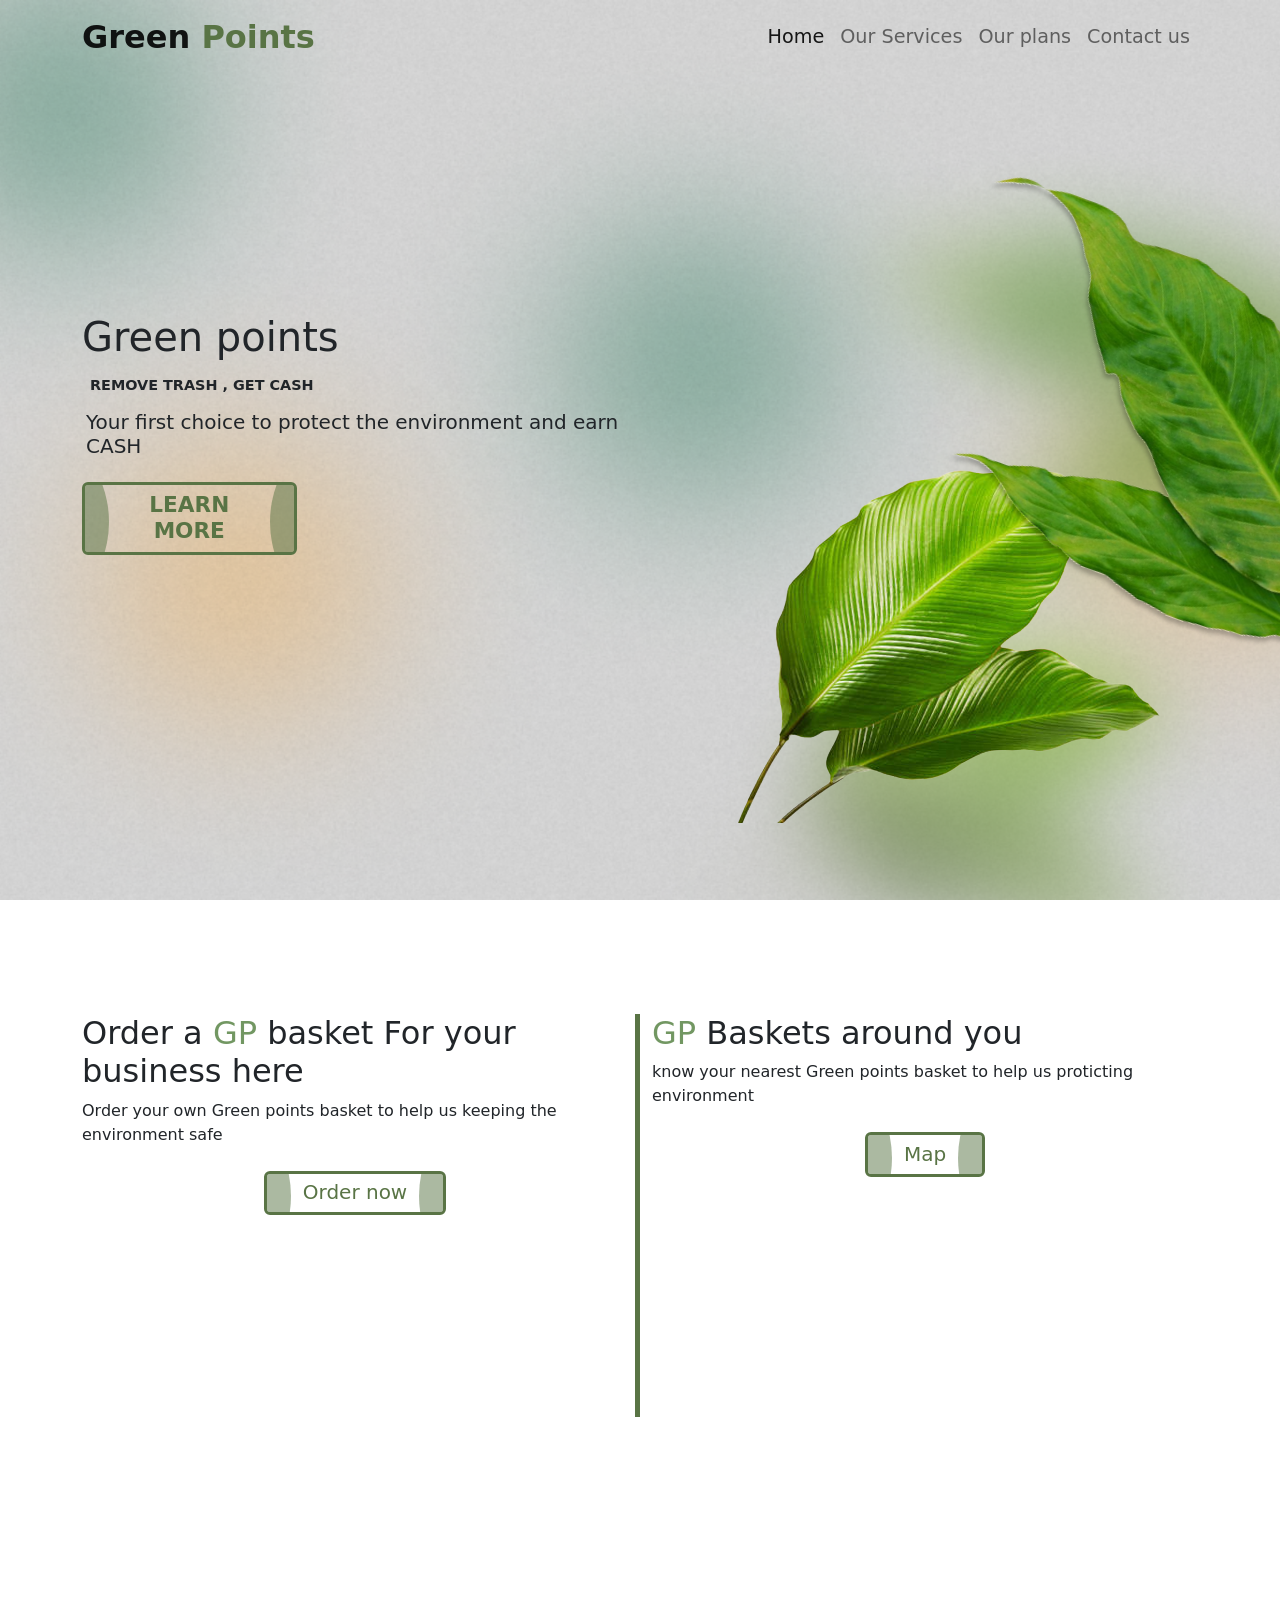
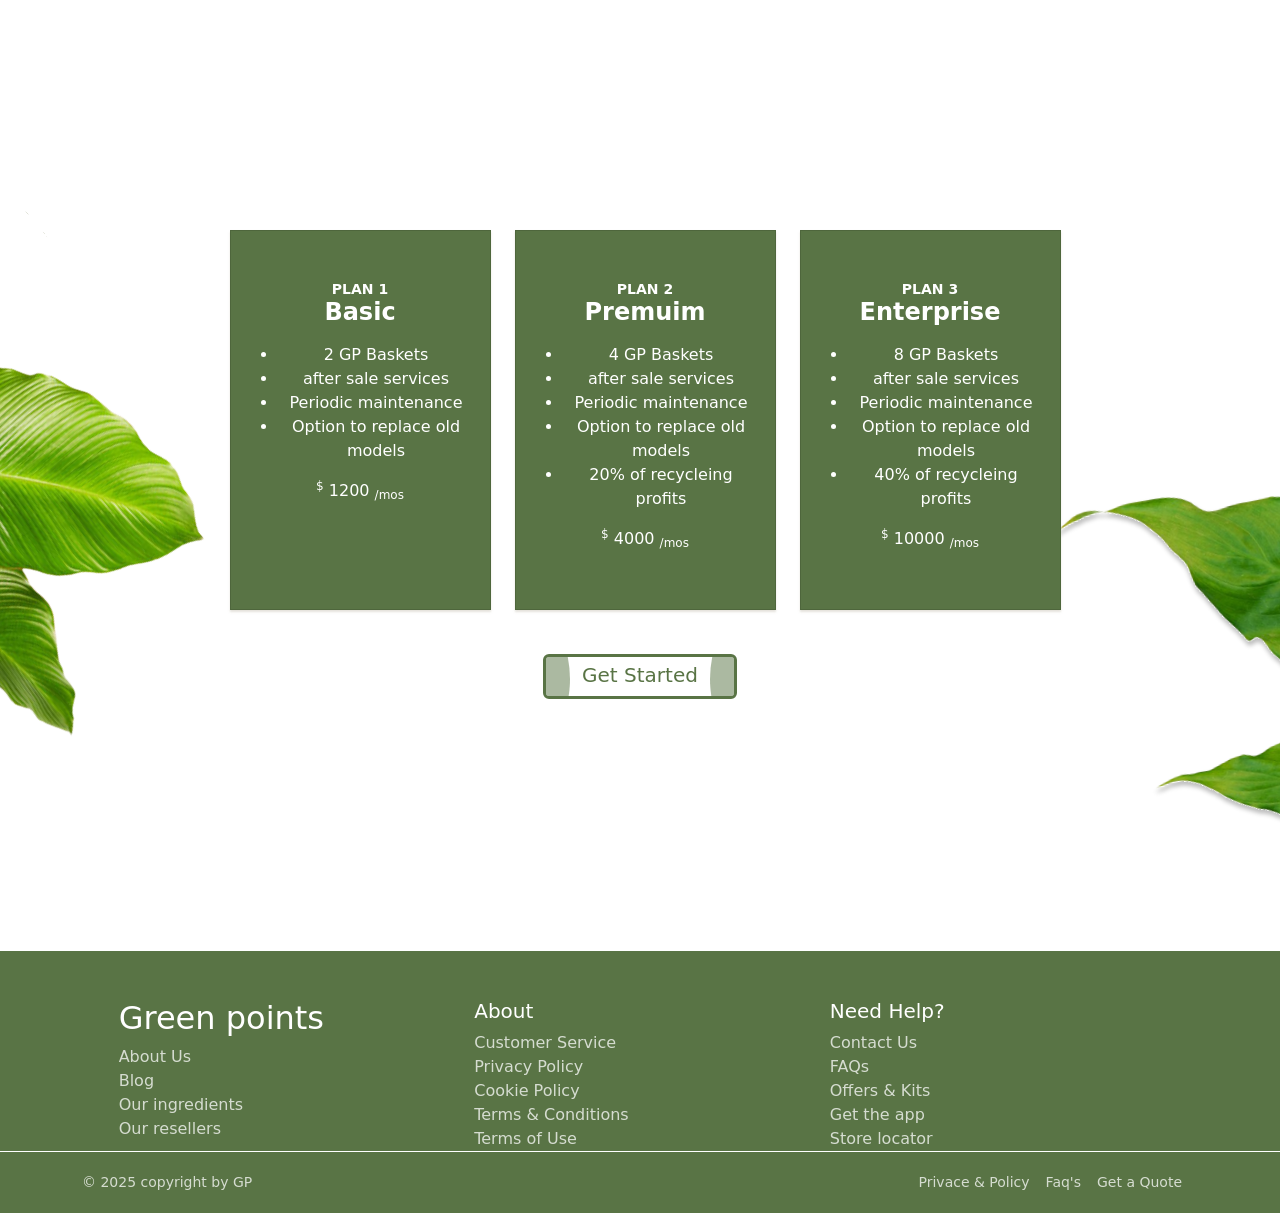
==== index.html @ 70c186a3 "Add files via upload" ====
<!DOCTYPE html>
<html lang="en">

<head>
    <meta charset="UTF-8">
    <meta name="viewport" content="width=device-width, initial-scale=1.0">
    <title>Green Points</title>
    <link rel="stylesheet" href="bootstrap-5.1.3-dist/bootstrap-5.1.3-dist/css/bootstrap-grid.css.map">
    <link rel="stylesheet" href="bootstrap-5.1.3-dist/bootstrap-5.1.3-dist/css/bootstrap.css">
    <link rel="stylesheet" href="bootstrap-5.1.3-dist/bootstrap-5.1.3-dist/css/bootstrap.min.css">

    <link rel="stylesheet" href="bootstrap-5.1.3-dist/bootstrap-5.1.3-dist/css/bootstrap-grid.css">
        <link rel="stylesheet" href="css/style.css">

</head>

<body>
    <main >
        <section id="hero" class=" vh-100">
            <nav class="navbar navbar-expand-sm navbar-light">
                <div class="container">
                    <a class="navbar-brand" href="#">Green <span>Points</span> </a>
                    <button  class="navbar-toggler d-lg-none" type="button " data-bs-toggle="collapse"
                        data-bs-target="#collapsibleNavId" aria-controls="collapsibleNavId" aria-expanded="false"
                        aria-label="Toggle navigation">
                        <span class="navbar-toggler-icon"></span>
                    </button >
                    <div class="collapse navbar-collapse" id="collapsibleNavId">
                        <ul class="navbar-nav ms-auto mt-2 mt-lg-0">
                            <li class="nav-item">
                                <a class="nav-link active" href="index.html" aria-current="page">Home
                                    <span class="visually-hidden">(current)</span></a>
                            </li>
                            <li class="nav-item">
                                <a class="nav-link" href="#our-survice">Our Services</a>
                            </li>
                            <li class="nav-item">
                                <a class="nav-link" href="#our_plans">Our plans</a>
                            </li>

                            <li class="nav-item">
                                <a class="nav-link" href="#foot">Contact us</a>
                            </li>
                        </ul>
                    </div>
                </div>
            </nav>
            <div class="container d-flex flex-column justify-content-center align-content-center">
                <div class="row">
                    <div class="col-md-6 ">
                        <div class="content">
                            <h1>Green points</h1>
                            <h6 class="ms-2 mt-3">Remove Trash , Get cash</h6>
                            <h5 class="my-3 ms-1">Your first choice to protect the environment and earn CASH</h5>
                            <div class="btns mt-4">
                                <a href="#our_plans" class="main_btn  d-flex align-content-center text-center justify-content-center w-25">
                                    <p class="h6">Learn More</p>
                                </a >
                            </div>
                        </div>
                    </div>
                    <div class="col-md-6">
                        <div class="imgs d-flex ">
                            <img src="imgs/istockphoto-1180581523-612x612-removebg-preview 1.svg" alt="">
                            <img src="imgs/leaf-plant-leaves-flower-png-favpng-W8nipqsTkcKgwxFNfHWAp4ByA-removebg-preview 1 (1).svg"
                                alt="">
                        </div>
                    </div>
                </div>
            </div>
        </section>
        <section id="our-survice" class="vh-100 d-flex flex-column align-items-center justify-content-center">
            <div class="container">
                <div class="row">
                    <div class="col-md-6 col line mt-4  ">
                        <h2>Order a <span style="color: #729762;">GP</span> basket For your business here</h2>
                        <p>Order your own Green points basket to help us keeping the environment safe</p>
                        <div class="row d-flex justify-content-center mt-4">
                            <a href="Order.html"   class="main_btn " id="enterbut">
                                <p class="h5"> Order now</p>
                            </a >
                        </div>
                    </div>
                    <div class="col-md-6 col  mt-4">
                        <h2><span style="color: #729762;">GP</span> Baskets around you</h2>
                        <p>know your nearest Green points basket to help us proticting environment</p>
                        <div class="row d-flex justify-content-center mt-4">
                            <a href="map.html"   class="main_btn " id="enterbut">
                                <p class="h5"> Map</p>
                            </a >
                        </div>
                    </div>

                </div>
            </div>
        </section>


        <section id="our_plans" class="vh-50 d-flex flex-column align-items-center justify-content-center">
            <div class="container bootstrap snippets bootdeys">
                <div class="row justify-content-center align-items-center ">
                    <div class="col-md-1">
                            <div class="imgs2 d-flex justify-content-center align-items-md-center">
                                <img src="imgs/istockphoto-1180581523-612x612-removebg-preview 1.svg" alt="">
                            </div>
                    </div>
                    <div class="col-md-3 content-card" style="margin-left: 10px;">
                        <div class="card-big-shadow">
                            <div class="card card-just-text" data-background="color" data-color="blue"
                                data-radius="none">
                                <div class="content">
                                    <h6 class="category">PLAN 1</h6>
                                    <h4 class="title">Basic</h4>
                                    <p class="description">
                                        <ul>
                                            <li>2 GP Baskets</li>
                                            <li>after sale services</li>
                                            <li>Periodic maintenance</li>
                                            <li>Option to replace old models</li>
                                        </ul>
                                    </p>
                                    <span class="price"><sup>$</sup> <span class="number">1200</span> <sub>/mos</sub></span>
                                </div>
                            </div> <!-- end card -->
                        </div>
                    </div>

                    <div class="col-md-3 content-card">
                        <div class="card-big-shadow">
                            <div class="card card-just-text" data-background="color" data-color="green"
                                data-radius="none">
                                <div class="content">
                                    <h6 class="category">PLAN 2</h6>
                                    <h4 class="title">Premuim</h4>
                                    <p class="description">
                                        <ul>
                                            <li>4 GP Baskets</li>
                                            <li>after sale services</li>
                                            <li>Periodic maintenance</li>
                                            <li>Option to replace old models</li>
                                            <li>20% of recycleing profits </li>
                                        </ul>
                                    </p>
                                    <span class="price"><sup>$</sup> <span class="number">4000</span> <sub>/mos</sub></span>

                                </div>
                            </div> <!-- end card -->
                        </div>
                    </div>

                    <div class="col-md-3 content-card">
                        <div class="card-big-shadow">
                            <div class="card card-just-text" data-background="color" data-color="yellow"
                                data-radius="none">
                                <div class="content">
                                    <h6 class="category">PLAN 3</h6>
                                    <h4 class="title">Enterprise</h4>
                                    <p class="description">
                                        <ul>
                                            <li>8 GP Baskets</li>
                                            <li>after sale services</li>
                                            <li>Periodic maintenance</li>
                                            <li>Option to replace old models</li>
                                            <li>40% of recycleing profits</li>
                                        </ul>
                                    </p>
                                    <span class="price"><sup>$</sup> <span class="number">10000</span> <sub>/mos</sub></span>

                                </div>
                            </div> <!-- end card -->
                        </div>
                    </div>
                    <div class="col-md-1">
                        <div class="imgs3 d-flex">
                            <img src="imgs/leaf-plant-leaves-flower-png-favpng-W8nipqsTkcKgwxFNfHWAp4ByA-removebg-preview 1 (1).svg">

                        </div>
                </div>
                <div class="row d-flex justify-content-center mt-4">
                    <a href="Order.html"   class="main_btn " id="enterbut">
                        <p class="h5"> Get Started</p>
                    </a >
                </div>
                    


                </div>
            </div>
        </section>
        <footer class=" footer " style="margin-top: 300px; background-color: #597445;" id="foot">
            <div class="footer-top py-8">
                <div class="container-fluid">
                    <div class="row gy-5 text-decoration-none d-flex justify-content-center">
                        <div class="col-lg-10 pe-xxl-10">
                            <div class="row gy-5">
                                <div class="col-6 col-lg-4">
                                    <h2 class="text-white footer-title-01">Green points</h2>
                                    <ul class="list-unstyled footer-link-01 m-0">
                                        <li><a class="text-white text-opacity-75" href="#">About Us</a></li>
                                        <li><a class="text-white text-opacity-75" href="#">Blog</a></li>
                                        <li><a class="text-white text-opacity-75" href="#">Our ingredients</a></li>
                                        <li><a class="text-white text-opacity-75" href="#">Our resellers</a></li>
                                    </ul>
                                </div>
                                <div class="col-10 col-lg-4">
                                    <h5 class="text-white footer-title-01">About</h5>
                                    <ul class="list-unstyled footer-link-01 m-0">
                                        <li><a class="text-white text-opacity-75" href="#">Customer Service</a></li>
                                        <li><a class="text-white text-opacity-75" href="#">Privacy Policy</a></li>
                                        <li><a class="text-white text-opacity-75" href="#">Cookie Policy</a></li>
                                        <li><a class="text-white text-opacity-75" href="#">Terms &amp; Conditions</a></li>
                                        <li><a class="text-white text-opacity-75" href="#">Terms of Use</a></li>
                                    </ul>
                                </div>
                                <div class="col-10 col-lg-4">
                                    <h5 class="text-white footer-title-01">Need Help?</h5>
                                    <ul class="list-unstyled footer-link-01 m-0">
                                        <li><a class="text-white text-opacity-75" href="#">Contact Us</a></li>
                                        <li><a class="text-white text-opacity-75" href="#">FAQs</a></li>
                                        <li><a class="text-white text-opacity-75" href="#">Offers &amp; Kits</a></li>
                                        <li><a class="text-white text-opacity-75" href="#">Get the app</a></li>
                                        <li><a class="text-white text-opacity-75" href="#">Store locator</a></li>
                                    </ul>
                                </div>
                            </div>
                        </div>
                    </div>
                </div>
            </div>
            <div class="footer-bottom small py-3 border-top border-white border-opacity-10">
                <div class="container">
                    <div class="row">
                        <div class="col-md-6 text-center text-md-start py-1">
                            <p class="m-0 text-white text-opacity-75">© 2025 copyright by GP </p>
                        </div>
                        <div class="col-md-6 text-center text-md-end py-1">
                            <ul class="nav justify-content-center justify-content-md-end list-unstyled footer-link-01 m-0">
                                <li class="p-0 mx-3 ms-md-0 me-md-3"><a href="#" class="text-white text-opacity-75">Privace &amp; Policy</a></li>
                                <li class="p-0 mx-3 ms-md-0 me-md-3"><a href="#" class="text-white text-opacity-75">Faq's</a></li>
                                <li class="p-0 mx-3 ms-md-0 me-md-3"><a href="#" class="text-white text-opacity-75">Get a Quote</a></li>
                            </ul>
                        </div>
                    </div>
                </div>
            </div>
        </footer>
        





    </main>








    <script src="https://cdn.jsdelivr.net/npm/bootstrap@5.3.3/dist/js/bootstrap.bundle.min.js"
        integrity="sha384-YvpcrYf0tY3lHB60NNkmXc5s9fDVZLESaAA55NDzOxhy9GkcIdslK1eN7N6jIeHz"
        crossorigin="anonymous"></script>
    <script src="js/main.js"></script>
</body>

</html>
---- css/style.css ----
:root{
    --main-color:#597445;
    --text-color:#729762;

}
 body {
  overflow-x: hidden;

   
}
nav ul li .nav-link{
    font-weight: 500;
    font-size: 1.2rem;
    transition: .5s;
  }
  nav ul li .nav-link:hover , .navbar-brand:hover{
    scale: 1.15;
    
  }
  nav span{
    color: var(--main-color);
  }
  #hero {
    background-image: url(../imgs/bg.png);
    background-position: center center;
    background-size: cover;
    height: 100vh;
  }
  .navbar-brand{
    font-size: 2rem;
    transition: .5s;
    font-weight: 700;
}
.container{
    height: 80%;
}
.main_btn {
    all: unset;
    display: flex;
    align-items: center;
    position: relative;
    padding: 0.01em 1.5em;
    padding-top: 0.4rem;
    border: var(--main-color) solid 0.15em;
    border-radius: 0.25em;
    color: var(--main-color);
    font-size: 1.5em;
    font-weight: 600;
    cursor: pointer;
    overflow: hidden;
    transition: border 300ms, color 300ms;
    user-select: none;
    
  }
  
  .main_btn p {
    z-index: 1;
  }
  
  .main_btn:hover {
    color: #212121;
  }
  
  .main_btn:active {
    border-color: teal;
  }
  
  .main_btn::after, .main_btn::before {
    content: "";
    position: absolute;
    width: 9em;
    aspect-ratio: 1;
    background: var(--main-color);
    opacity: 50%;
    border-radius: 50%;
    transition: transform 500ms, background 300ms;
  }
  
  .main_btn::before {
    left: 0;
    transform: translateX(-8em);
  }
  
  .main_btn::after {
    right: 0;
    transform: translateX(8em);
  }
  
  .main_btn:hover:before {
    transform: translateX(-1em);
  }
  
  .main_btn:hover:after {
    transform: translateX(1em);
  }
  
  .main_btn:active:before,
  .main_btn:active:after {
    background: teal;
  }
  #hero .imgs {
    position: relative;
  }
  .imgs img:nth-child(1){
    position: absolute;
    left: 10px;
    bottom: -510px;

  }
  .imgs img:nth-child(2){
    position: absolute;
    right: -180px;
    top: -90px;
    rotate: 20deg;
  }
  #hero{
    overflow: hidden;
  }
  .line{
  position:relative ;
}
.line::after{
position: absolute;
content: "";
background-color: #597445;
height: 200%;
top: 0;
right: 0px;
width: 5px;

}

  rder_but{
  scale: 0.8;
}
#order_but2{
  scale: 0.8;
}

.card-big-shadow {
  max-width: 320px;
  position: relative;
}

.coloured-cards .card {
  margin-top: 30px;
}

.card[data-radius="none"] {
  border-radius: 0px;
}
.card {
  border-radius: 8px;
  box-shadow: 0 2px 2px rgba(204, 197, 185, 0.5);
  background-color: #FFFFFF;
  color: #252422;
  margin-bottom: 20px;
  position: relative;
  height: 380px;
  z-index: 1;
}


.card[data-background="image"] .title, .card[data-background="image"] .stats, .card[data-background="image"] .category, .card[data-background="image"] .description, .card[data-background="image"] .content, .card[data-background="image"] .card-footer, .card[data-background="image"] small, .card[data-background="image"] .content a, .card[data-background="color"] .title, .card[data-background="color"] .stats, .card[data-background="color"] .category, .card[data-background="color"] .description, .card[data-background="color"] .content, .card[data-background="color"] .card-footer, .card[data-background="color"] small, .card[data-background="color"] .content a {
  color: #FFFFFF;
}
.card.card-just-text .content {
  padding: 50px 15px;
  text-align: center;
}
.card .content {
  padding: 20px 20px 10px 20px;
}
.card[data-color="blue"] .category {
  color: white;
}

.card .category, .card .label {
  font-size: 14px;
  margin-bottom: 0px;
}
.card-big-shadow:before {
  background-image: url("http://static.tumblr.com/i21wc39/coTmrkw40/shadow.png");
  background-position: center bottom;
  background-repeat: no-repeat;
  background-size: 100% 100%;
  bottom: -12%;
  content: "";
  display: block;
  left: -12%;
  position: absolute;
  right: 0;
  top: 0;
  z-index: 0;
}
h4, .h4 {
  font-size: 1.5em;
  font-weight: 600;
  line-height: 1.2em;
}
h6, .h6 {
  font-size: 0.9em;
  font-weight: 600;
  text-transform: uppercase;
}
.card .description {
  font-size: 16px;
  color: #66615b;
}
.content-card{
  margin-top:30px;    
}
a{
  text-decoration: none;
}

/*======== COLORS ===========*/
.card[data-color="blue"] {
  background: #597445;
}
.card[data-color="blue"] .description {
  color:white;
}

.card[data-color="green"] {
  background: #597445;
}
.card[data-color="green"] .description {
  color: white;
}
.card[data-color="green"] .category {
  color: white;
}

.card[data-color="yellow"] {
  background: #597445;
}
.card[data-color="yellow"] .description {
  color: white;
}
.card[data-color="yellow"] .category {
  color: white;
}
.imgs2 {
  position: relative;
}
.imgs2 img:nth-child(1){
  position: absolute;
  right: -100px;
  bottom:-300px;
  rotate: 50deg;
}

.imgs3 {
  position: relative;
}
.imgs3 img:nth-child(1){
  position: absolute;
  right: -400px;
  bottom:-510px;
  rotate: -10deg;
}

.content-card{
  transition: .5s;
}

.content-card:hover{
  scale: 1.1;
}
.inputs input:focus ,.inputs select:focus{
  outline: 2px var(--main-color) solid;

}
.inputs select {
  padding: 5px;
}

.inputs input , select{
  /* transition: .2s; */
  background-color: transparent;
  border: 1px var(--main-color) solid;
  border-radius: 20px;
  color: var(--text-color);

}


.select-items div,.select-selected {
  color: #ffffff;
  padding: 8px 16px;
  border: 1px solid transparent;
  border-color: transparent transparent rgba(0, 0, 0, 0.1) transparent;
  cursor: pointer;
}

/* CSS */
.custom-dropdown {
  position: relative;
  width: 200px;
  font-family: sans-serif;
}

.selected {
  background: rgba(255, 255, 255, 0.15);
  backdrop-filter: blur(5px);
  padding: 10px;
  border-radius: 10px;
  cursor: pointer;
  transition: transform 0.3s ease, background 0.3s ease;
  color: var(--text-color);
}

.selected:hover {
  background: rgba(255, 255, 255, 0.25);
  transform: scale(1.05);
}

.dropdown-options {
  position: absolute;
  top: calc(100% + 5px);
  left: 0;
  right: 0;
  background: rgba(255, 255, 255, 0.15);
  backdrop-filter: blur(5px);
  border-radius: 10px;
  margin-top: 5px;
  opacity: 0;
  pointer-events: none;
  transition: opacity 0.3s ease, transform 0.3s ease;
  transform: translateY(-10px);
  z-index: 10;
}

.dropdown-options.active {
  opacity: 1;
  pointer-events: auto;
  transform: translateY(0);
}

.option {
  padding: 10px;
  cursor: pointer;
  color: var(--text-color);
}

.option:hover {
  background: rgba(255, 255, 255, 0.25);
}

.imgs img {
  transition: transform 0.3s ease-out;
  will-change: transform; /* Optimizes the performance */
}

@media screen and (min-width: 768px) {

}
.sidebar {
  display: block; /* Default state for larger screens */
}

@media screen and (max-width: 768px) {
  .sidebar {
    display: none; /* Hide sidebar on small screens */
  }
}
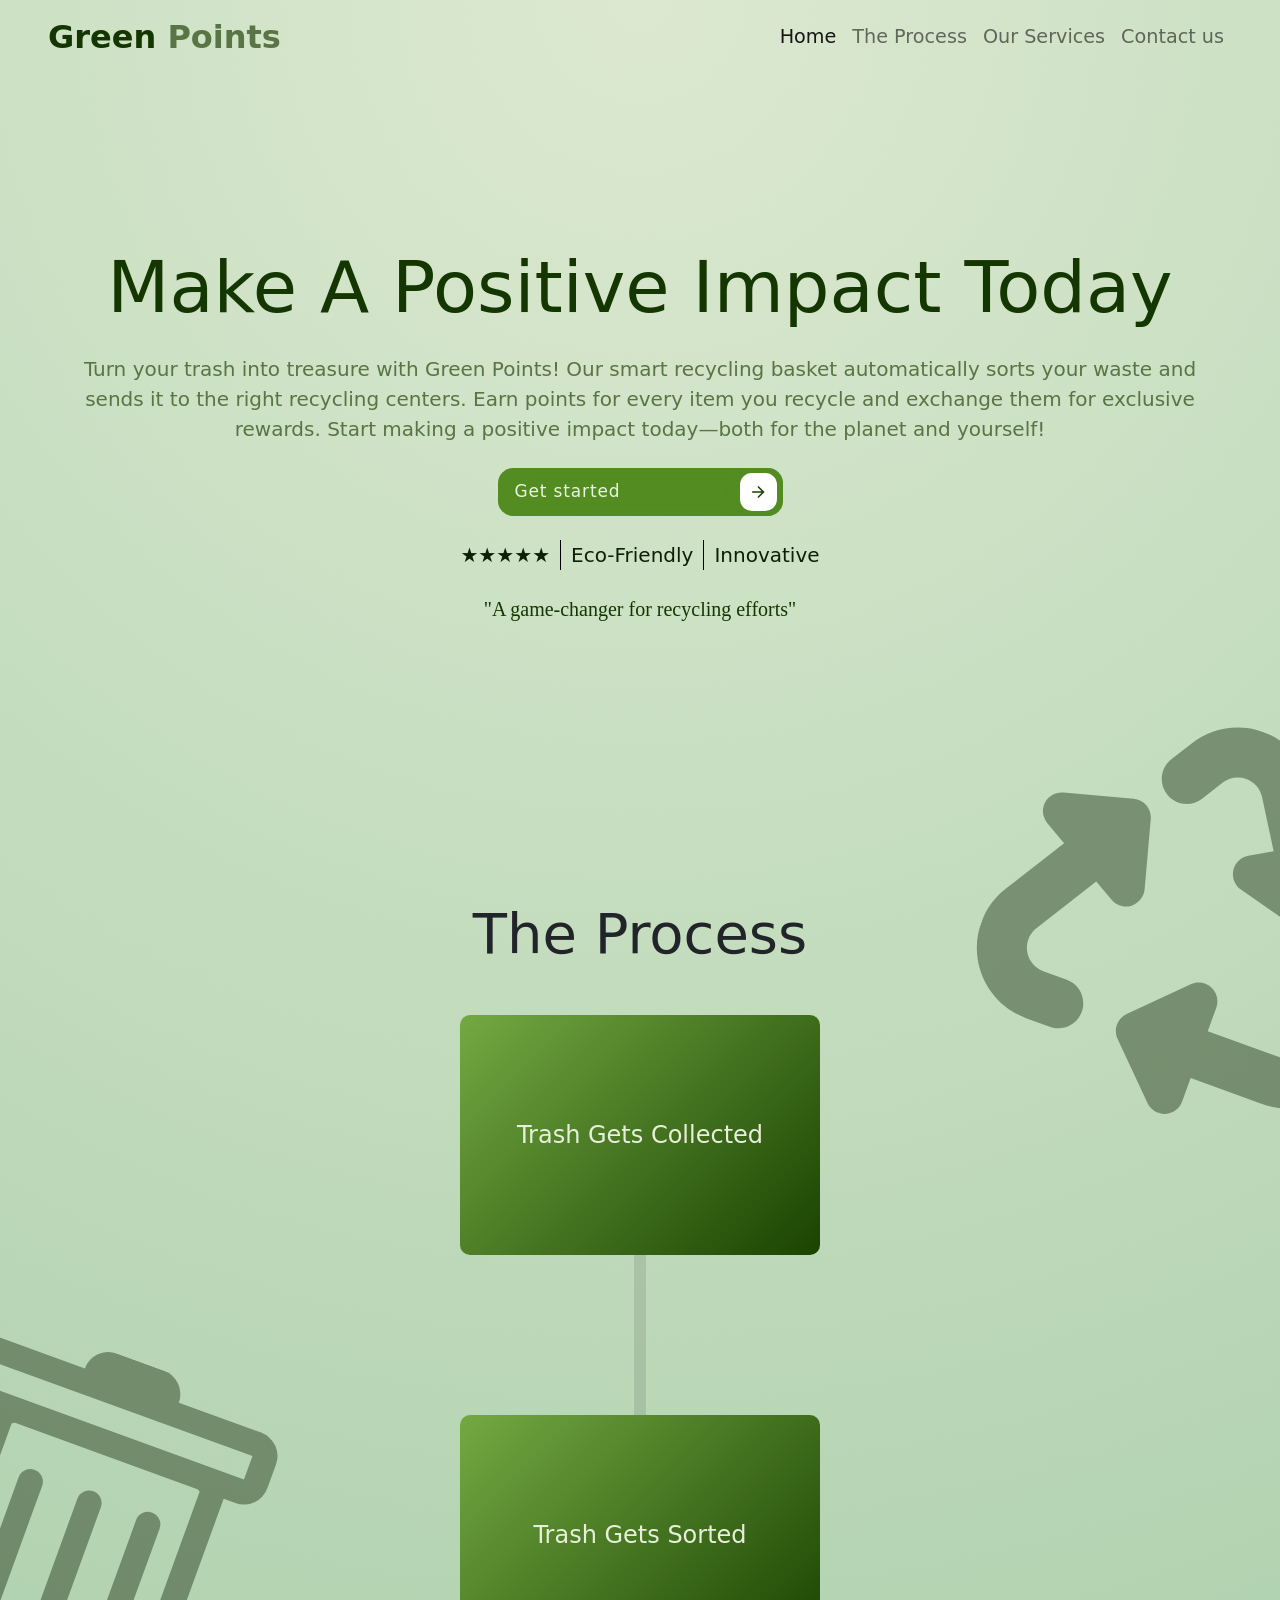
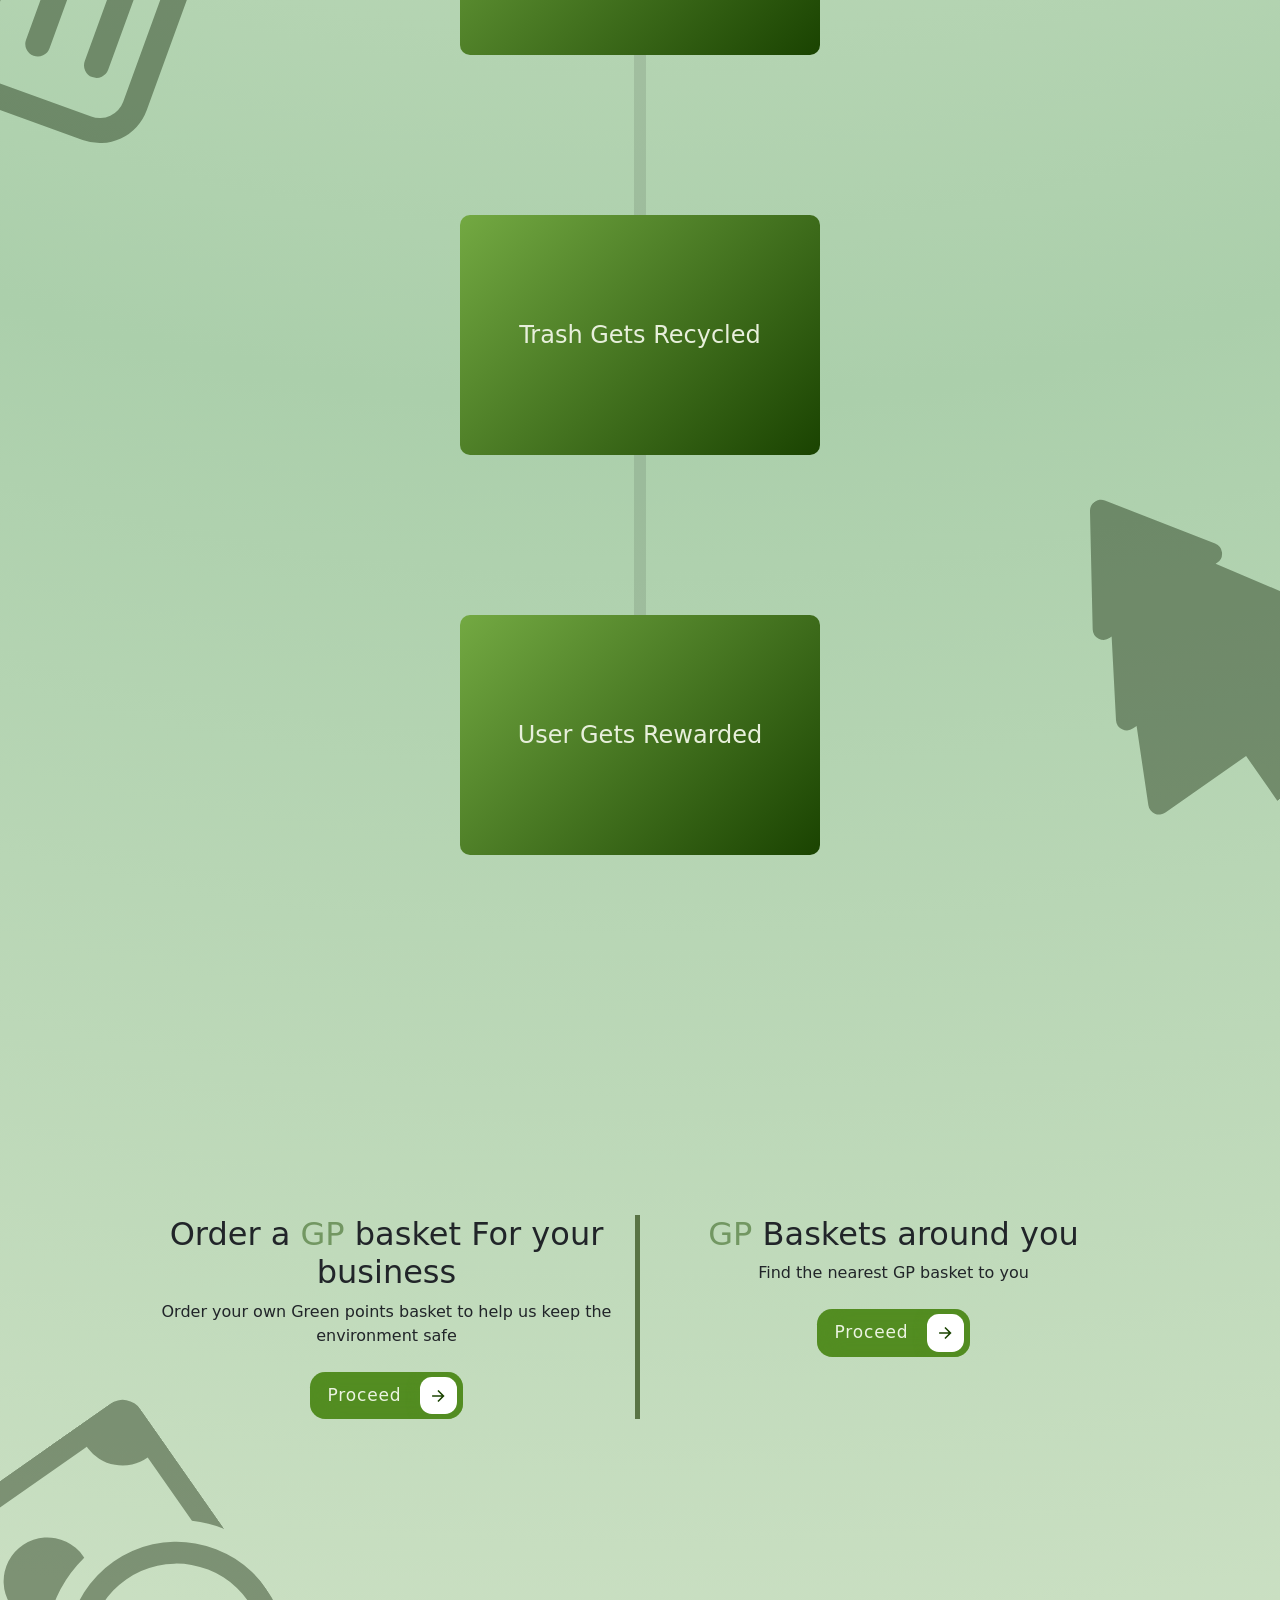
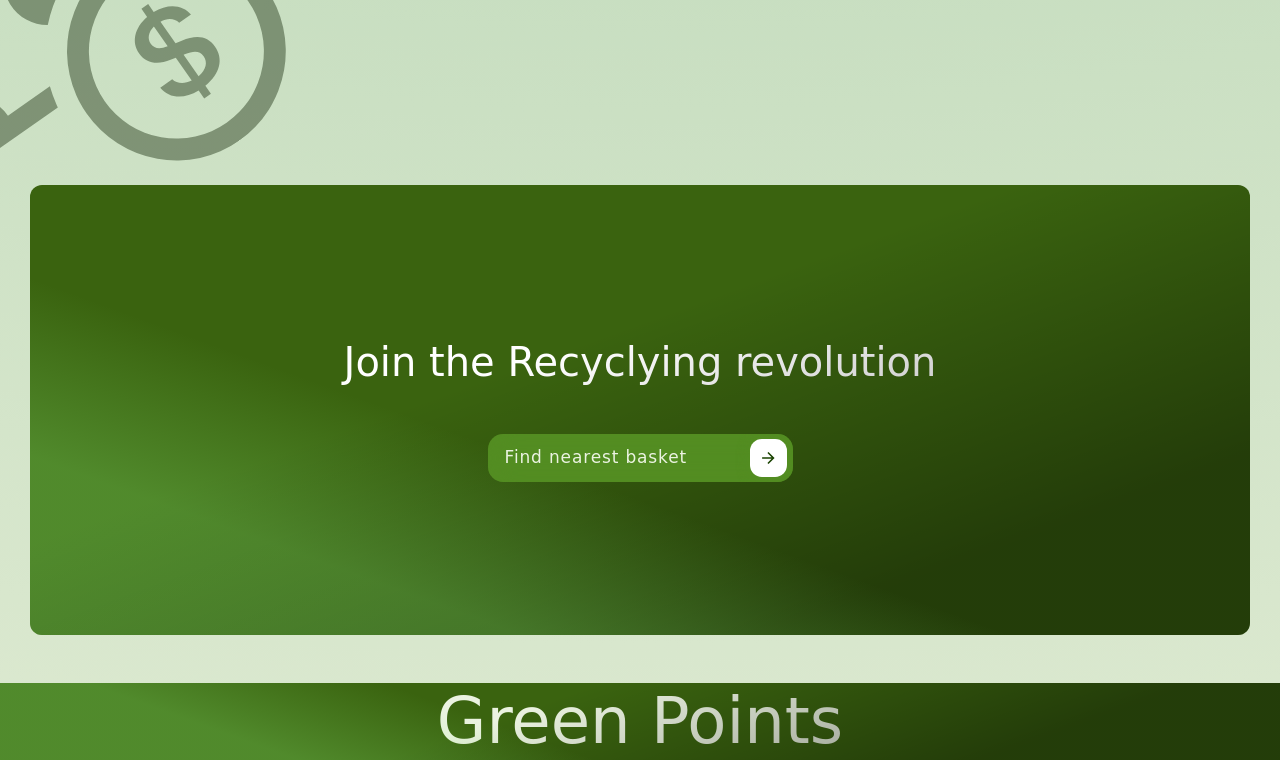
==== commit 7158a548: "Add files via upload" ====
--- a/index.html
+++ b/index.html
@@ -1,268 +1,371 @@
 <!DOCTYPE html>
 <html lang="en">
-
-<head>
-    <meta charset="UTF-8">
-    <meta name="viewport" content="width=device-width, initial-scale=1.0">
+  <head>
+    <meta charset="UTF-8" />
+    <meta name="viewport" content="width=device-width, initial-scale=1.0" />
     <title>Green Points</title>
-    <link rel="stylesheet" href="bootstrap-5.1.3-dist/bootstrap-5.1.3-dist/css/bootstrap-grid.css.map">
-    <link rel="stylesheet" href="bootstrap-5.1.3-dist/bootstrap-5.1.3-dist/css/bootstrap.css">
-    <link rel="stylesheet" href="bootstrap-5.1.3-dist/bootstrap-5.1.3-dist/css/bootstrap.min.css">
-
-    <link rel="stylesheet" href="bootstrap-5.1.3-dist/bootstrap-5.1.3-dist/css/bootstrap-grid.css">
-        <link rel="stylesheet" href="css/style.css">
-
-</head>
-
-<body>
-    <main >
-        <section id="hero" class=" vh-100">
-            <nav class="navbar navbar-expand-sm navbar-light">
-                <div class="container">
-                    <a class="navbar-brand" href="#">Green <span>Points</span> </a>
-                    <button  class="navbar-toggler d-lg-none" type="button " data-bs-toggle="collapse"
-                        data-bs-target="#collapsibleNavId" aria-controls="collapsibleNavId" aria-expanded="false"
-                        aria-label="Toggle navigation">
-                        <span class="navbar-toggler-icon"></span>
-                    </button >
-                    <div class="collapse navbar-collapse" id="collapsibleNavId">
-                        <ul class="navbar-nav ms-auto mt-2 mt-lg-0">
-                            <li class="nav-item">
-                                <a class="nav-link active" href="index.html" aria-current="page">Home
-                                    <span class="visually-hidden">(current)</span></a>
-                            </li>
-                            <li class="nav-item">
-                                <a class="nav-link" href="#our-survice">Our Services</a>
-                            </li>
-                            <li class="nav-item">
-                                <a class="nav-link" href="#our_plans">Our plans</a>
-                            </li>
-
-                            <li class="nav-item">
-                                <a class="nav-link" href="#foot">Contact us</a>
-                            </li>
-                        </ul>
-                    </div>
+    <link
+      rel="stylesheet"
+      href="bootstrap-5.1.3-dist/bootstrap-5.1.3-dist/css/bootstrap-grid.css.map"
+    />
+    <link
+      rel="stylesheet"
+      href="bootstrap-5.1.3-dist/bootstrap-5.1.3-dist/css/bootstrap.css"
+    />
+    <link
+      rel="stylesheet"
+      href="bootstrap-5.1.3-dist/bootstrap-5.1.3-dist/css/bootstrap.min.css"
+    />
+
+    <link
+      rel="stylesheet"
+      href="bootstrap-5.1.3-dist/bootstrap-5.1.3-dist/css/bootstrap-grid.css"
+    />
+    <link rel="stylesheet" href="css/index-styling.css" />
+  </head>
+
+  <body>
+    <main>
+      <section id="hero" class="vh-100">
+        <nav class="navbar navbar-expand-sm navbar-light">
+          <div class="container-fluid d-flex px-5">
+            <a class="navbar-brand" href="#"
+              ><span class="main-color">Green</span>
+              <span class="sec-color">Points</span></a
+            >
+            <button
+              class="navbar-toggler d-lg-none"
+              type="button "
+              data-bs-toggle="collapse"
+              data-bs-target="#collapsibleNavId"
+              aria-controls="collapsibleNavId"
+              aria-expanded="false"
+              aria-label="Toggle navigation"
+            >
+              <span class="navbar-toggler-icon"></span>
+            </button>
+            <div class="collapse navbar-collapse" id="collapsibleNavId">
+              <ul class="navbar-nav ms-auto mt-2 mt-lg-0">
+                <li class="nav-item">
+                  <a
+                    class="nav-link active"
+                    href="index.html"
+                    aria-current="page"
+                    >Home <span class="visually-hidden">(current)</span></a
+                  >
+                </li>
+                <li class="nav-item">
+                  <a class="nav-link" href="#process-section">The Process</a>
+                </li>
+                <li class="nav-item">
+                  <a class="nav-link" href="#our-service">Our Services</a>
+                </li>
+
+                <li class="nav-item">
+                  <a class="nav-link" href="#footer">Contact us</a>
+                </li>
+              </ul>
+            </div>
+          </div>
+        </nav>
+
+        <div
+          class="container d-flex flex-column justify-content-center align-content-center text-center"
+        >
+          <div class="row justify-content-center align-items-center gap-4">
+            <span class="text-center main-color display-2"
+              >Make A Positive Impact Today</span
+            >
+            <span class="text-center sec-color fs-5"
+              >Turn your trash into treasure with Green Points! Our smart
+              recycling basket automatically sorts your waste and sends it to
+              the right recycling centers. Earn points for every item you
+              recycle and exchange them for exclusive rewards. Start making a
+              positive impact today—both for the planet and yourself!</span
+            >
+            <!-- From Uiverse.io by adamgiebl -->
+            <a href="Order.html" class="cssbuttons-io-button">
+              Get started
+              <div class="icon">
+                <svg
+                  height="24"
+                  width="24"
+                  viewBox="0 0 24 24"
+                  xmlns="http://www.w3.org/2000/svg"
+                >
+                  <path d="M0 0h24v24H0z" fill="none"></path>
+                  <path
+                    d="M16.172 11l-5.364-5.364 1.414-1.414L20 12l-7.778 7.778-1.414-1.414L16.172 13H4v-2z"
+                    fill="#1A4301"
+                  ></path>
+                </svg>
+              </div>
+            </a >
+
+            <div
+              style="color: #0d2002"
+              class="d-flex justify-content-center fs-5"
+            >
+              <div>★★★★★</div>
+              <div class="divider"></div>
+              <div>Eco-Friendly</div>
+              <div class="divider"></div>
+              <div>Innovative</div>
+            </div>
+            <span class="main-color fs-5" style="font-family: serif"
+              >"A game-changer for recycling efforts"</span
+            >
+          </div>
+        </div>
+      </section>
+
+      <section
+        class="process-section container-fluid d-flex justify-content-center align-items-center gap-5 flex-column text-center"
+        id="process-section"
+      >
+        <span class="display-4">The Process</span>
+
+        <div
+          class="tiles d-flex flex-column justify-content-center align-items-center"
+          style="gap: 10rem"
+        >
+          <div class="progress-bar-container">
+            <div class="progress-bar"></div>
+          </div>
+
+          <div
+            type="button"
+            data-bs-toggle="popover"
+            data-bs-html="true"
+            data-bs-trigger="hover focus click"
+            title='<img src="imgs/process-img-1.jpg" alt="Popover Image" class="popover-img">'
+            data-bs-content="This is the popover content with an image as a title."
+            data-bs-placement="right"
+          >
+            <div class="tile">
+              <span>Trash Gets Collected</span>
+              <div class="tile_content">
+                <p class="tile_title">Trash Gets Collected</p>
+                <p class="tile_description">
+                  At this stage the user scans their account onto the smart
+                  basket and begins inserting trash
+                </p>
+              </div>
+            </div>
+          </div>
+
+          <div
+            type="button"
+            data-bs-toggle="popover"
+            data-bs-html="true"
+            data-bs-trigger="hover focus click"
+            title='<img src="imgs/process-img-1.jpg" alt="Popover Image" class="popover-img">'
+            data-bs-content="This is the popover content with an image as a title."
+            data-bs-placement="left"
+          >
+            <div class="tile">
+              <span>Trash Gets Sorted</span>
+              <div class="tile_content">
+                <p class="tile_title">Trash Gets Sorted</p>
+                <p class="tile_description">
+                  The trash is then sorted momentarily as the user inserts it
+                  using AI and sensors into the five categories: Plastic, Metal,
+                  Paper, Glass, Food Remains
+                </p>
+              </div>
+            </div>
+          </div>
+
+          <div
+            type="button"
+            data-bs-toggle="popover"
+            data-bs-html="true"
+            data-bs-trigger="hover focus click"
+            title='<img src="imgs/process-img-1.jpg" alt="Popover Image" class="popover-img">'
+            data-bs-content="This is the popover content with an image as a title."
+            data-bs-placement="right"
+          >
+            <div class="tile">
+              <span>Trash Gets Recycled</span>
+              <div class="tile_content">
+                <p class="tile_title">Trash Gets Recycled</p>
+                <p class="tile_description">
+                  The trash gets sent to 3rd party recycling facilities, in
+                  exchange for money
+                </p>
+              </div>
+            </div>
+          </div>
+
+          <div
+            type="button"
+            data-bs-toggle="popover"
+            data-bs-html="true"
+            data-bs-trigger="hover focus click"
+            title='<img src="imgs/process-img-1.jpg" alt="Popover Image" class="popover-img">'
+            data-bs-content="This is the popover content with an image as a title."
+            data-bs-placement="left"
+          >
+            <div class="tile">
+              <span>User Gets Rewarded</span>
+              <div class="tile_content">
+                <p class="tile_title">User Gets Rewarded</p>
+                <p class="tile_description">
+                  The money is then sent back to the user in the form of Green
+                  Points which they can exchange for diffrent rewards
+                </p>
+              </div>
+            </div>
+          </div>
+        </div>
+      </section>
+
+      <section
+        id="our-service"
+        class="vh-100 d-flex flex-column align-items-center justify-content-center text-center"
+      >
+        <div class="row">
+          <div class="col-md-6 col line mt-4">
+            <h2>
+              Order a <span style="color: #729762">GP</span> basket For your
+              business
+            </h2>
+            <p>
+              Order your own Green points basket to help us keep the environment
+              safe
+            </p>
+            <div class="row d-flex justify-content-center mt-4">
+              <a href="Order.html" class="cssbuttons-io-button" style="width: 30%">
+                Proceed
+                <div class="icon">
+                  <svg
+                    height="24"
+                    width="24"
+                    viewBox="0 0 24 24"
+                    xmlns="http://www.w3.org/2000/svg"
+                  >
+                    <path d="M0 0h24v24H0z" fill="none"></path>
+                    <path
+                      d="M16.172 11l-5.364-5.364 1.414-1.414L20 12l-7.778 7.778-1.414-1.414L16.172 13H4v-2z"
+                      fill="#1A4301"
+                    ></path>
+                  </svg>
                 </div>
-            </nav>
-            <div class="container d-flex flex-column justify-content-center align-content-center">
-                <div class="row">
-                    <div class="col-md-6 ">
-                        <div class="content">
-                            <h1>Green points</h1>
-                            <h6 class="ms-2 mt-3">Remove Trash , Get cash</h6>
-                            <h5 class="my-3 ms-1">Your first choice to protect the environment and earn CASH</h5>
-                            <div class="btns mt-4">
-                                <a href="#our_plans" class="main_btn  d-flex align-content-center text-center justify-content-center w-25">
-                                    <p class="h6">Learn More</p>
-                                </a >
-                            </div>
-                        </div>
-                    </div>
-                    <div class="col-md-6">
-                        <div class="imgs d-flex ">
-                            <img src="imgs/istockphoto-1180581523-612x612-removebg-preview 1.svg" alt="">
-                            <img src="imgs/leaf-plant-leaves-flower-png-favpng-W8nipqsTkcKgwxFNfHWAp4ByA-removebg-preview 1 (1).svg"
-                                alt="">
-                        </div>
-                    </div>
+              </a>
+            </div>
+          </div>
+          <div class="col-md-6 col mt-4">
+            <h2><span style="color: #729762">GP</span> Baskets around you</h2>
+            <p>Find the nearest GP basket to you</p>
+            <div class="row d-flex justify-content-center mt-4">
+              <a href="map.html" class="cssbuttons-io-button" style="width: 30%">
+                Proceed
+                <div class="icon">
+                  <svg
+                    height="24"
+                    width="24"
+                    viewBox="0 0 24 24"
+                    xmlns="http://www.w3.org/2000/svg"
+                  >
+                    <path d="M0 0h24v24H0z" fill="none"></path>
+                    <path
+                      d="M16.172 11l-5.364-5.364 1.414-1.414L20 12l-7.778 7.778-1.414-1.414L16.172 13H4v-2z"
+                      fill="#1A4301"
+                    ></path>
+                  </svg>
                 </div>
-            </div>
-        </section>
-        <section id="our-survice" class="vh-100 d-flex flex-column align-items-center justify-content-center">
-            <div class="container">
-                <div class="row">
-                    <div class="col-md-6 col line mt-4  ">
-                        <h2>Order a <span style="color: #729762;">GP</span> basket For your business here</h2>
-                        <p>Order your own Green points basket to help us keeping the environment safe</p>
-                        <div class="row d-flex justify-content-center mt-4">
-                            <a href="Order.html"   class="main_btn " id="enterbut">
-                                <p class="h5"> Order now</p>
-                            </a >
-                        </div>
-                    </div>
-                    <div class="col-md-6 col  mt-4">
-                        <h2><span style="color: #729762;">GP</span> Baskets around you</h2>
-                        <p>know your nearest Green points basket to help us proticting environment</p>
-                        <div class="row d-flex justify-content-center mt-4">
-                            <a href="map.html"   class="main_btn " id="enterbut">
-                                <p class="h5"> Map</p>
-                            </a >
-                        </div>
-                    </div>
-
-                </div>
-            </div>
-        </section>
-
-
-        <section id="our_plans" class="vh-50 d-flex flex-column align-items-center justify-content-center">
-            <div class="container bootstrap snippets bootdeys">
-                <div class="row justify-content-center align-items-center ">
-                    <div class="col-md-1">
-                            <div class="imgs2 d-flex justify-content-center align-items-md-center">
-                                <img src="imgs/istockphoto-1180581523-612x612-removebg-preview 1.svg" alt="">
-                            </div>
-                    </div>
-                    <div class="col-md-3 content-card" style="margin-left: 10px;">
-                        <div class="card-big-shadow">
-                            <div class="card card-just-text" data-background="color" data-color="blue"
-                                data-radius="none">
-                                <div class="content">
-                                    <h6 class="category">PLAN 1</h6>
-                                    <h4 class="title">Basic</h4>
-                                    <p class="description">
-                                        <ul>
-                                            <li>2 GP Baskets</li>
-                                            <li>after sale services</li>
-                                            <li>Periodic maintenance</li>
-                                            <li>Option to replace old models</li>
-                                        </ul>
-                                    </p>
-                                    <span class="price"><sup>$</sup> <span class="number">1200</span> <sub>/mos</sub></span>
-                                </div>
-                            </div> <!-- end card -->
-                        </div>
-                    </div>
-
-                    <div class="col-md-3 content-card">
-                        <div class="card-big-shadow">
-                            <div class="card card-just-text" data-background="color" data-color="green"
-                                data-radius="none">
-                                <div class="content">
-                                    <h6 class="category">PLAN 2</h6>
-                                    <h4 class="title">Premuim</h4>
-                                    <p class="description">
-                                        <ul>
-                                            <li>4 GP Baskets</li>
-                                            <li>after sale services</li>
-                                            <li>Periodic maintenance</li>
-                                            <li>Option to replace old models</li>
-                                            <li>20% of recycleing profits </li>
-                                        </ul>
-                                    </p>
-                                    <span class="price"><sup>$</sup> <span class="number">4000</span> <sub>/mos</sub></span>
-
-                                </div>
-                            </div> <!-- end card -->
-                        </div>
-                    </div>
-
-                    <div class="col-md-3 content-card">
-                        <div class="card-big-shadow">
-                            <div class="card card-just-text" data-background="color" data-color="yellow"
-                                data-radius="none">
-                                <div class="content">
-                                    <h6 class="category">PLAN 3</h6>
-                                    <h4 class="title">Enterprise</h4>
-                                    <p class="description">
-                                        <ul>
-                                            <li>8 GP Baskets</li>
-                                            <li>after sale services</li>
-                                            <li>Periodic maintenance</li>
-                                            <li>Option to replace old models</li>
-                                            <li>40% of recycleing profits</li>
-                                        </ul>
-                                    </p>
-                                    <span class="price"><sup>$</sup> <span class="number">10000</span> <sub>/mos</sub></span>
-
-                                </div>
-                            </div> <!-- end card -->
-                        </div>
-                    </div>
-                    <div class="col-md-1">
-                        <div class="imgs3 d-flex">
-                            <img src="imgs/leaf-plant-leaves-flower-png-favpng-W8nipqsTkcKgwxFNfHWAp4ByA-removebg-preview 1 (1).svg">
-
-                        </div>
-                </div>
-                <div class="row d-flex justify-content-center mt-4">
-                    <a href="Order.html"   class="main_btn " id="enterbut">
-                        <p class="h5"> Get Started</p>
-                    </a >
-                </div>
-                    
-
-
-                </div>
-            </div>
-        </section>
-        <footer class=" footer " style="margin-top: 300px; background-color: #597445;" id="foot">
-            <div class="footer-top py-8">
-                <div class="container-fluid">
-                    <div class="row gy-5 text-decoration-none d-flex justify-content-center">
-                        <div class="col-lg-10 pe-xxl-10">
-                            <div class="row gy-5">
-                                <div class="col-6 col-lg-4">
-                                    <h2 class="text-white footer-title-01">Green points</h2>
-                                    <ul class="list-unstyled footer-link-01 m-0">
-                                        <li><a class="text-white text-opacity-75" href="#">About Us</a></li>
-                                        <li><a class="text-white text-opacity-75" href="#">Blog</a></li>
-                                        <li><a class="text-white text-opacity-75" href="#">Our ingredients</a></li>
-                                        <li><a class="text-white text-opacity-75" href="#">Our resellers</a></li>
-                                    </ul>
-                                </div>
-                                <div class="col-10 col-lg-4">
-                                    <h5 class="text-white footer-title-01">About</h5>
-                                    <ul class="list-unstyled footer-link-01 m-0">
-                                        <li><a class="text-white text-opacity-75" href="#">Customer Service</a></li>
-                                        <li><a class="text-white text-opacity-75" href="#">Privacy Policy</a></li>
-                                        <li><a class="text-white text-opacity-75" href="#">Cookie Policy</a></li>
-                                        <li><a class="text-white text-opacity-75" href="#">Terms &amp; Conditions</a></li>
-                                        <li><a class="text-white text-opacity-75" href="#">Terms of Use</a></li>
-                                    </ul>
-                                </div>
-                                <div class="col-10 col-lg-4">
-                                    <h5 class="text-white footer-title-01">Need Help?</h5>
-                                    <ul class="list-unstyled footer-link-01 m-0">
-                                        <li><a class="text-white text-opacity-75" href="#">Contact Us</a></li>
-                                        <li><a class="text-white text-opacity-75" href="#">FAQs</a></li>
-                                        <li><a class="text-white text-opacity-75" href="#">Offers &amp; Kits</a></li>
-                                        <li><a class="text-white text-opacity-75" href="#">Get the app</a></li>
-                                        <li><a class="text-white text-opacity-75" href="#">Store locator</a></li>
-                                    </ul>
-                                </div>
-                            </div>
-                        </div>
-                    </div>
-                </div>
-            </div>
-            <div class="footer-bottom small py-3 border-top border-white border-opacity-10">
-                <div class="container">
-                    <div class="row">
-                        <div class="col-md-6 text-center text-md-start py-1">
-                            <p class="m-0 text-white text-opacity-75">© 2025 copyright by GP </p>
-                        </div>
-                        <div class="col-md-6 text-center text-md-end py-1">
-                            <ul class="nav justify-content-center justify-content-md-end list-unstyled footer-link-01 m-0">
-                                <li class="p-0 mx-3 ms-md-0 me-md-3"><a href="#" class="text-white text-opacity-75">Privace &amp; Policy</a></li>
-                                <li class="p-0 mx-3 ms-md-0 me-md-3"><a href="#" class="text-white text-opacity-75">Faq's</a></li>
-                                <li class="p-0 mx-3 ms-md-0 me-md-3"><a href="#" class="text-white text-opacity-75">Get a Quote</a></li>
-                            </ul>
-                        </div>
-                    </div>
-                </div>
-            </div>
-        </footer>
+              </a>
+            </div>
+          </div>
+        </div>
+      </section>
+
+      <section
+        class="rev-section text-center d-flex justify-content-center align-items-center flex-column"
+      >
+        <div class="display-6 text-white">Join the Recyclying revolution</div>
+        <a href="map.html" class="cssbuttons-io-button mt-5">
+          Find nearest basket
+          <div class="icon">
+            <svg
+              height="24"
+              width="24"
+              viewBox="0 0 24 24"
+              xmlns="http://www.w3.org/2000/svg"
+            >
+              <path d="M0 0h24v24H0z" fill="none"></path>
+              <path
+                d="M16.172 11l-5.364-5.364 1.414-1.414L20 12l-7.778 7.778-1.414-1.414L16.172 13H4v-2z"
+                fill="#1A4301"
+              ></path>
+            </svg>
+          </div>
+        </a>
+      </section>
+
+      <section
+        class="footer container-fluid d-flex flex-column justify-content-center align-items-center mt-5"
+        id="footer"
+      >
+        <span class="display-3" style="color: #ebf3e1"> Green Points </span>
         
-
-
-
-
-
+      </section>
     </main>
 
-
-
-
-
-
-
-
-    <script src="https://cdn.jsdelivr.net/npm/bootstrap@5.3.3/dist/js/bootstrap.bundle.min.js"
-        integrity="sha384-YvpcrYf0tY3lHB60NNkmXc5s9fDVZLESaAA55NDzOxhy9GkcIdslK1eN7N6jIeHz"
-        crossorigin="anonymous"></script>
+    <img
+      src="./imgs/recycle-solid.svg"
+      width="400"
+      height="400"
+      style="
+        position: absolute;
+        top: 80vh;
+        right: -9vw;
+        transform: rotate(20deg);
+        opacity: 0.4;
+      "
+    />
+    <img
+      src="./imgs/trash.svg"
+      width="400"
+      height="400"
+      style="
+        position: absolute;
+        top: 150vh;
+        left: -10vw;
+        transform: rotate(20deg);
+        opacity: 0.4;
+      "
+    />
+    <img
+      src="./imgs/tree.svg"
+      width="350"
+      height="350"
+      style="
+        position: absolute;
+        top: 230vh;
+        right: -7vw;
+        transform: rotate(-35deg);
+        opacity: 0.4;
+      "
+    />
+    <img
+      src="./imgs/cash.svg"
+      width="350"
+      height="350"
+      style="
+        position: absolute;
+        top: 340vh;
+        left: -7vw;
+        transform: rotate(-35deg);
+        opacity: 0.4;
+      "
+    />
+
+    <script
+      src="https://cdn.jsdelivr.net/npm/bootstrap@5.3.3/dist/js/bootstrap.bundle.min.js"
+      integrity="sha384-YvpcrYf0tY3lHB60NNkmXc5s9fDVZLESaAA55NDzOxhy9GkcIdslK1eN7N6jIeHz"
+      crossorigin="anonymous"
+    ></script>
     <script src="js/main.js"></script>
-</body>
-
-</html>+  </body>
+</html>
--- a/css/index-styling.css
+++ b/css/index-styling.css
@@ -0,0 +1,405 @@
+:root {
+  --main-color: #143601;
+  --text-color: #597445;
+}
+body {
+  overflow-x: hidden;
+  background: radial-gradient(circle at top , #dce9d0, #abcfab, #dce9d0);
+  position: relative;
+
+}
+
+body::before {
+  content: "";
+  position: absolute;
+  top: 0;
+  left: 0;
+  width: 100%;
+  height: 100%;
+  background: url('https://www.transparenttextures.com/patterns/natural-paper.png'); /* Soft dot texture */
+  opacity: 0.2; /* Adjust transparency to make it subtle */
+  pointer-events: none;
+}
+a{
+  text-decoration: none;
+}
+a:hover{
+  color: white;
+}
+.main-color {
+  color: var(--main-color);
+}
+.sec-color {
+  color: var(--text-color);
+}
+/* From Uiverse.io by adamgiebl */ 
+.cssbuttons-io-button {
+  background: #538D22;
+  
+  color: #ebf3e1;
+  padding: 0.5em 1em;
+  font-size: 17px;
+  font-weight: 500;
+  border-radius: 0.9em;
+  border: none;
+  letter-spacing: 0.05em;
+  display: flex;
+  align-items: center;
+  box-shadow: inset 0 0 1.6em -0.6em #538D22;
+  overflow: hidden;
+  position: relative;
+  height: 2.8em;
+  padding-right: 3.3em;
+  cursor: pointer;
+  width: 25%;
+  
+}
+
+.cssbuttons-io-button .icon {
+  background: white;
+  margin-left: 1em;
+  position: absolute;
+  display: flex;
+  align-items: center;
+  justify-content: center;
+  height: 2.2em;
+  width: 2.2em;
+  border-radius: 0.7em;
+  box-shadow: 0.1em 0.1em 0.6em 0.2em #538D22;
+  right: 0.3em;
+  transition: all 0.3s;
+}
+
+.cssbuttons-io-button:hover .icon {
+  width: calc(100% - 0.6em);
+  color: white;
+}
+
+.cssbuttons-io-button .icon svg {
+  width: 1.1em;
+  transition: transform 0.3s;
+  color: #7b52b9;
+}
+
+.cssbuttons-io-button:hover .icon svg {
+  transform: translateX(0.1em);
+}
+
+.cssbuttons-io-button:active .icon {
+  transform: scale(0.95);
+}
+a:hover {
+  color: white;
+  text-decoration: none;
+}
+
+.navbar-brand {
+  position: relative;
+  display: inline-block;
+  font-size: 2rem;
+  font-weight: 700;
+  text-decoration: none;
+  transition: transform 0.3s ease-in-out;
+  font-size: 2rem;
+  font-weight: 700;
+}
+
+/* Underline Effect */
+.navbar-brand::after {
+  content: "";
+  position: absolute;
+  left: 50%;
+  bottom: -3px;
+  width: 0;
+  height: 2px;
+  background: var(--text-color);
+  transition: all 0.3s ease-in-out;
+}
+
+/* Hover Effect */
+.navbar-brand:hover {
+  transform: translateY(-3px); /* Slight upward motion */
+}
+
+.navbar-brand:hover::after {
+  width: 100%;
+  left: 0;
+}
+
+.nav-link {
+  font-weight: 500;
+  font-size: 1.2rem;
+  position: relative;
+  text-decoration: none;
+  padding: 5px 0;
+  transition: color 0.3s ease-in-out;
+}
+
+/* Underline Effect for Nav Links */
+.nav-link::after {
+  content: "";
+  position: absolute;
+  left: 50%;
+  bottom: 0;
+  width: 0;
+  height: 2px;
+  background: var(--text-color);
+  transition: all 0.3s ease-in-out;
+}
+
+.nav-link:hover::after {
+  width: 100%;
+  left: 0;
+}
+
+.divider {
+  width: 1px;
+  margin: 0 10px;
+  background: rgb(0, 0, 0); /* Semi-transparent white divider */
+}
+
+
+.container {
+  height: 80%;
+}
+.main_btn {
+  all: unset;
+  display: flex;
+  align-items: center;
+  position: relative;
+  padding: 0.01em 1.5em;
+  padding-top: 0.4rem;
+  border: var(--main-color) solid 0.15em;
+  border-radius: 0.25em;
+  color: var(--main-color);
+  font-size: 1.5em;
+  font-weight: 600;
+  cursor: pointer;
+  overflow: hidden;
+  transition: border 300ms, color 300ms;
+  user-select: none;
+}
+
+.main_btn p {
+  z-index: 1;
+}
+
+.main_btn:hover {
+  color: #212121;
+}
+
+.main_btn:active {
+  border-color: teal;
+}
+
+.main_btn::after,
+.main_btn::before {
+  content: "";
+  position: absolute;
+  width: 9em;
+  aspect-ratio: 1;
+  background: var(--main-color);
+  opacity: 50%;
+  border-radius: 50%;
+  transition: transform 500ms, background 300ms;
+}
+
+.main_btn::before {
+  left: 0;
+  transform: translateX(-8em);
+}
+
+.main_btn::after {
+  right: 0;
+  transform: translateX(8em);
+}
+
+.main_btn:hover:before {
+  transform: translateX(-1em);
+}
+
+.main_btn:hover:after {
+  transform: translateX(1em);
+}
+
+.main_btn:active:before,
+.main_btn:active:after {
+  background: teal;
+}
+#hero .imgs {
+  position: relative;
+}
+.imgs img:nth-child(1) {
+  position: absolute;
+  left: 10px;
+  bottom: -510px;
+}
+.imgs img:nth-child(2) {
+  position: absolute;
+  right: -180px;
+  top: -90px;
+  rotate: 20deg;
+}
+#hero {
+  overflow: hidden;
+}
+.line {
+  position: relative;
+}
+.line::after {
+  position: absolute;
+  content: "";
+  background-color: #597445;
+  height: 100%;
+  top: 0;
+  right: 0px;
+  width: 5px;
+}
+
+
+.tiles {
+  position: relative;
+}
+
+
+/* From Uiverse.io by gharsh11032000 */ 
+.tile {
+  position: relative;
+  width: 360px;
+  height: 240px;
+  background: linear-gradient(-45deg, #1A4301 0%, #73A942 100% );
+  border-radius: 10px;
+  display: flex;
+  align-items: center;
+  justify-content: center;
+  overflow: hidden;
+  transition: all 0.6s cubic-bezier(0.23, 1, 0.320, 1);
+  cursor: pointer;
+  color: #e7efdb;
+  font-size: 24px;
+  font-weight: 500;
+}
+
+
+.tile:hover {
+  transform: scale(1.1);
+  box-shadow: 0 10px 20px rgba(0, 0, 0, 0.2);
+}
+
+.tile_content {
+  position: absolute;
+  top: 50%;
+  left: 50%;
+  transform: translate(-50%, -50%) rotate(-45deg);
+  width: 100%;
+  height: 100%;
+  padding: 20px;
+  box-sizing: border-box;
+  background-color: #fff;
+  opacity: 0;
+  transition: all 0.6s cubic-bezier(0.23, 1, 0.320, 1);
+}
+
+.tile:hover .tile_content{
+  transform: translate(-50%, -50%) rotate(0deg);
+  opacity: 1;
+}
+
+.stay-hovered {
+  opacity: 1;
+  transform: translate(-50%, -50%) rotate(0deg);
+}
+
+.tile_title {
+  margin: 0;
+  font-size: 24px;
+  color: #333;
+  font-weight: 700;
+}
+
+.tile_description {
+  margin: 10px 0 0;
+  font-size: 14px;
+  color: #777;
+  line-height: 1.4;
+}
+
+.progress-bar-container {
+  position: absolute;
+  width: 12px; /* Thin vertical bar */
+  height: 100%;
+  background: rgba(0, 0, 0, 0.1);
+  border-radius: 3px;
+  overflow: hidden;
+}
+
+/* Actual Progress Bar */
+.progress-bar {
+  width: 100%;
+  height: 0%;
+  background: #28a745;
+  transition: height 0.1s ease;
+}
+
+.popover {
+    max-width: 100% !important; /* Increase width */
+    min-width: 250px; /* Optional: Set a minimum width */
+    word-wrap: break-word;
+    overflow: hidden;
+}
+
+.popover-body {
+    padding: 10px; 
+    text-align: center; /* Centers the image */
+}
+
+.popover-img {
+    max-width: auto; /* Ensures it fits inside */
+    height: 200px;
+    display: block;
+    margin: 0 auto;
+    border-radius: 8px; /* Optional: Adds rounded corners */
+}
+
+.rev-section {
+  color: #ebf3e1;
+  position: relative;
+  background: #3a630f; /* Base background color */
+  text-align: center;
+  overflow: hidden;
+  height: 50vh;
+  margin:30px;
+  border-radius: 12px;
+}
+
+/* Add the diagonal overlay */
+.rev-section::before {
+  content: "";
+  position: absolute;
+  top: 0;
+  left: 0;
+  width: 100%;
+  height: 100%;
+  background: linear-gradient(20deg, rgba(130, 224, 107, 0.315) 20%, transparent 40%), 
+              linear-gradient(-20deg, rgba(0, 0, 0, 0.39) 20%, transparent 60%);
+  z-index: 0;
+}
+
+.footer{
+  background: #3a630f;
+  position: relative;
+  overflow: hidden;
+  text-align: center;
+}
+
+.footer::before{
+  content: "";
+  position: absolute;
+  top: 0;
+  left: 0;
+  width: 100%;
+  height: 100%;
+  background: linear-gradient(20deg, rgba(130, 224, 107, 0.315) 20%, transparent 40%), 
+              linear-gradient(-20deg, rgba(0, 0, 0, 0.39) 20%, transparent 60%);
+  z-index: 0;
+}
